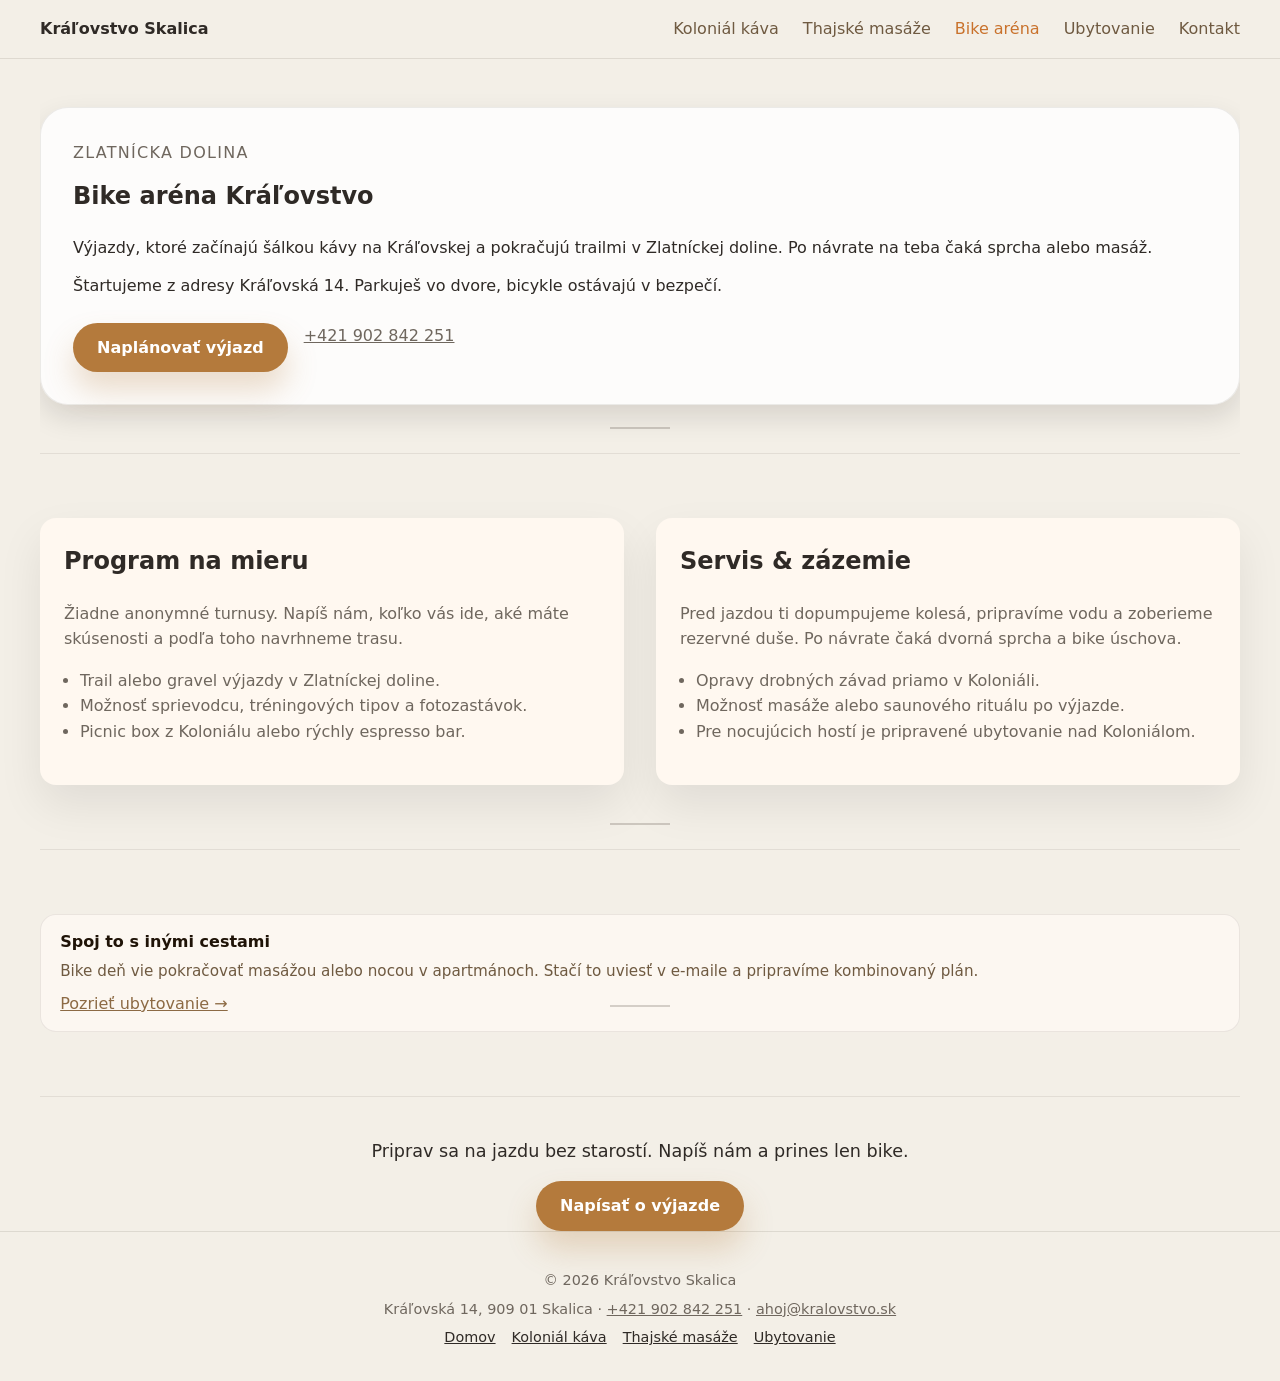
==== bike.html @ ef6d79d0 "restore: bring back ADHD-friendly copy" ====
<!DOCTYPE html>
<html lang="sk">
<head>
  <meta charset="UTF-8" />
  <meta name="viewport" content="width=device-width, initial-scale=1.0" />
  <title>Bike aréna Zlatnícka dolina – Kráľovstvo Skalica</title>
  <meta name="description" content="Štartuj výjazd v Kráľovstve, doplň kávu, vybav sprievod a po jazde sa vráť do histórie domu na Kráľovskej 14." />
  <meta property="og:title" content="Bike aréna Zlatnícka dolina – Kráľovstvo Skalica" />
  <meta property="og:description" content="Jedny dvere pre kávu, trailové výjazdy aj servisné zázemie priamo v Skalici." />
  <meta property="og:type" content="website" />
  <meta property="og:url" content="https://kralovstvo.sk/bike.html" />
  <meta property="og:site_name" content="Kráľovstvo Skalica" />
  <meta property="og:locale" content="sk_SK" />
  <meta property="og:image" content="https://kralovstvo.sk/assets/img/og-home.jpg" />
  <meta property="og:image:width" content="1200" />
  <meta property="og:image:height" content="630" />
  <meta name="twitter:card" content="summary_large_image" />
  <link rel="canonical" href="https://kralovstvo.sk/bike.html" />
  <link rel="icon" href="assets/img/favicon.ico" sizes="any" />
  <link rel="icon" type="image/png" sizes="32x32" href="assets/img/favicon-32.png" />
  <link rel="icon" type="image/png" sizes="192x192" href="assets/img/favicon-192.png" />
  <link rel="icon" type="image/png" sizes="512x512" href="assets/img/favicon-512.png" />
  <link rel="apple-touch-icon" href="assets/img/apple-touch-icon.png" />
  <link rel="manifest" href="assets/img/site.webmanifest" />
  <meta name="theme-color" content="#fdfaf4" />
  <meta name="msapplication-TileColor" content="#1f1307" />
  <link rel="stylesheet" href="assets/css/shared.css" />
</head>
<body>
  <header class="site-header">
    <div class="container header-inner">
      <a class="logo" href="index.html">Kráľovstvo Skalica</a>
      <nav class="primary-nav" aria-label="Hlavná navigácia">
        <button class="nav-toggle" aria-expanded="false" aria-controls="nav-list">Menu</button>
        <ul id="nav-list">
          <li><a href="kava.html">Koloniál káva</a></li>
          <li><a href="masaze.html">Thajské masáže</a></li>
          <li><a href="bike.html" class="active">Bike aréna</a></li>
          <li><a href="ubytovanie.html">Ubytovanie</a></li>
          <li><a href="index.html#kontakt">Kontakt</a></li>
        </ul>
      </nav>
    </div>
  </header>

  <main class="container compact">
    <section class="hero hero-compact">
      <div class="hero-copy">
        <p class="tag">Zlatnícka dolina</p>
        <h1>Bike aréna Kráľovstvo</h1>
        <p>Výjazdy, ktoré začínajú šálkou kávy na Kráľovskej a pokračujú trailmi v Zlatníckej doline. Po návrate na teba čaká sprcha alebo masáž.</p>
        <p class="hero-note">Štartujeme z adresy Kráľovská 14. Parkuješ vo dvore, bicykle ostávajú v bezpečí.</p>
        <div class="cta-group">
          <a class="btn btn-primary" href="mailto:ahoj@kralovstvo.sk?subject=Bike%20aréna">Naplánovať výjazd</a>
          <a class="text-link link-subtle" href="tel:+421902842251">+421&nbsp;902&nbsp;842&nbsp;251</a>
        </div>
      </div>
    </section>

    <section class="grid two-cols">
      <article>
        <h2>Program na mieru</h2>
        <p>Žiadne anonymné turnusy. Napíš nám, koľko vás ide, aké máte skúsenosti a podľa toho navrhneme trasu.</p>
        <ul class="list">
          <li>Trail alebo gravel výjazdy v Zlatníckej doline.</li>
          <li>Možnosť sprievodcu, tréningových tipov a fotozastávok.</li>
          <li>Picnic box z Koloniálu alebo rýchly espresso bar.</li>
        </ul>
      </article>
      <article>
        <h2>Servis & zázemie</h2>
        <p>Pred jazdou ti dopumpujeme kolesá, pripravíme vodu a zoberieme rezervné duše. Po návrate čaká dvorná sprcha a bike úschova.</p>
        <ul class="list">
          <li>Opravy drobných závad priamo v Koloniáli.</li>
          <li>Možnosť masáže alebo saunového rituálu po výjazde.</li>
          <li>Pre nocujúcich hostí je pripravené ubytovanie nad Koloniálom.</li>
        </ul>
      </article>
    </section>

    <section class="soft-cross-sell">
      <p class="cross-title">Spoj to s inými cestami</p>
      <p class="cross-text">Bike deň vie pokračovať masážou alebo nocou v apartmánoch. Stačí to uviesť v e-maile a pripravíme kombinovaný plán.</p>
      <a class="text-link" href="ubytovanie.html">Pozrieť ubytovanie →</a>
    </section>

    <section class="final-cta">
      <p class="final-text">Priprav sa na jazdu bez starostí. Napíš nám a prines len bike.</p>
      <a class="btn btn-primary" href="mailto:ahoj@kralovstvo.sk?subject=Bike%20aréna">Napísať o výjazde</a>
    </section>
  </main>

  <footer class="site-footer">
    <div class="container">
      <p>© <span data-current-year></span> Kráľovstvo Skalica</p>
      <p>Kráľovská 14, 909 01 Skalica · <a href="tel:+421902842251">+421&nbsp;902&nbsp;842&nbsp;251</a> · <a href="mailto:ahoj@kralovstvo.sk">ahoj@kralovstvo.sk</a></p>
      <div class="footer-links">
        <a href="index.html">Domov</a>
        <a href="kava.html">Koloniál káva</a>
        <a href="masaze.html">Thajské masáže</a>
        <a href="ubytovanie.html">Ubytovanie</a>
      </div>
    </div>
  </footer>

  <script src="assets/js/site.js" defer></script>
</body>
</html>
---- assets/css/shared.css ----
:root {
  color-scheme: light;
  --bg: #fdfaf4;
  --text: #1f1307;
  --muted: #6f5a41;
  --accent: #c9722c;
  --accent-strong: #db4c1d;
  --border: rgba(31, 19, 7, 0.1);
  --radius: 16px;
  --shadow: 0 20px 45px rgba(18, 10, 5, 0.08);
  --bg-main: #f3efe7;
  --text-main: #2f2a26;
  --text-muted: #6f675e;
  --cta-main: #b47a3c;
  --link-soft: #8c6a44;
}

*,
*::before,
*::after {
  box-sizing: border-box;
}

body {
  margin: 0;
  background: var(--bg-main);
  color: var(--text-main);
  font-size: 1rem;
  line-height: 1.6;
  font-family: 'Inter', 'Segoe UI', system-ui, -apple-system, BlinkMacSystemFont, sans-serif;
}

section {
  margin: 0 0 4rem;
}

main > section:last-child {
  margin-bottom: 0;
}

main > section {
  position: relative;
  padding-bottom: 4rem;
  border-bottom: 1px solid rgba(31, 19, 7, 0.08);
}

main > section::after {
  content: "";
  position: absolute;
  left: 50%;
  bottom: 1.5rem;
  width: 60px;
  height: 2px;
  background: rgba(31, 19, 7, 0.18);
  transform: translateX(-50%);
}

main > section:last-child {
  border-bottom: none;
}

main > section:last-child::after {
  display: none;
}

a {
  color: inherit;
  transition: color 150ms ease;
}

button {
  transition: color 150ms ease, background 150ms ease, border-color 150ms ease;
}

a:focus-visible,
button:focus-visible,
input:focus-visible,
select:focus-visible,
textarea:focus-visible {
  outline: 3px solid var(--accent-strong);
  outline-offset: 3px;
}

img {
  max-width: 100%;
  display: block;
}

.container {
  width: min(1200px, 100% - 2rem);
  margin-inline: auto;
}

h1,
h2,
h3 {
  color: var(--text-main);
  margin-top: 0;
}

p {
  color: var(--text-muted);
  margin: 0 0 0.75rem;
}

p:last-child {
  margin-bottom: 0;
}

li {
  color: var(--text-muted);
}

.site-header {
  background: rgba(243, 239, 231, 0.95);
  position: sticky;
  top: 0;
  z-index: 10;
  backdrop-filter: blur(10px);
  border-bottom: 1px solid var(--border);
}

.header-inner {
  display: flex;
  align-items: center;
  justify-content: space-between;
  padding: 1rem 0;
}

.logo {
  font-weight: 700;
  text-decoration: none;
}

.primary-nav ul {
  list-style: none;
  display: flex;
  gap: 1.5rem;
  margin: 0;
  padding: 0;
}

.primary-nav a {
  text-decoration: none;
  color: var(--muted);
  font-weight: 500;
}

.primary-nav a.active {
  color: var(--accent);
}

.nav-toggle {
  display: none;
  background: transparent;
  border: 1px solid var(--border);
  padding: 0.25rem 0.5rem;
  border-radius: 4px;
}

.hero {
  display: grid;
  gap: 2rem;
  padding: 4rem 0;
  align-items: center;
  background: var(--bg-main);
  position: relative;
  overflow: hidden;
  isolation: isolate;
}

.hero::before {
  content: "";
  position: absolute;
  inset: 0;
  background: linear-gradient(
    180deg,
    rgba(15, 9, 4, 0.65) 0%,
    rgba(15, 9, 4, 0.2) 40%,
    rgba(15, 9, 4, 0.2) 60%,
    rgba(15, 9, 4, 0.65) 100%
  );
  pointer-events: none;
  z-index: 1;
}

.hero-entry {
  position: relative;
  min-height: 70vh;
  display: flex;
  align-items: center;
  color: #fff;
  background-size: cover;
  background-position: center;
  background-repeat: no-repeat;
}

.hero-entry::after {
  content: "";
  position: absolute;
  inset: 0;
  background: linear-gradient(120deg, rgba(12, 6, 2, 0.55), rgba(32, 20, 10, 0.35));
  z-index: 0;
}

.hero-entry .hero-entry-content {
  position: relative;
  max-width: 520px;
  display: grid;
  gap: 1rem;
  z-index: 2;
  padding: 2rem;
  background: rgba(243, 239, 231, 0.75);
  border-radius: 28px;
  border: 1px solid rgba(255, 255, 255, 0.45);
  backdrop-filter: blur(6px);
  box-shadow: 0 20px 45px rgba(15, 9, 4, 0.2);
}

.hero-entry .hero-entry-content p {
  margin-bottom: 0;
  line-height: 1.7;
  max-width: 40ch;
  color: var(--text-muted);
}

.hero-entry .hero-entry-content h1 {
  color: var(--text-main);
}

.hero-entry .hero-entry-content .tag {
  color: var(--text-muted);
}

.hero-entry-home {
  background-image: linear-gradient(120deg, rgba(12, 6, 2, 0.45), rgba(12, 6, 2, 0.45)),
    url('../../fotky/chodba/3495388e-bf0b-450a-8cef-a7c85fa04642.jpg');
}

.hero-visual img {
  border-radius: var(--radius);
  box-shadow: var(--shadow);
}

.tag {
  font-size: 0.875rem;
  letter-spacing: 0.08em;
  text-transform: uppercase;
  color: var(--text-muted);
}

.cta-group,
.cta-stack {
  display: flex;
  flex-wrap: wrap;
  gap: 1rem;
  margin-top: 1.5rem;
}

.hero-cta {
  margin-top: 1rem;
}

.hero-cta::after {
  content: "↓";
  display: block;
  text-align: center;
  font-size: 1.2rem;
  color: rgba(255, 255, 255, 0.75);
  margin-top: 0.85rem;
}

.hero-compact {
  background: var(--bg-main);
  padding: 3rem 0;
}

.hero-compact::before {
  content: none;
}

.hero-compact .hero-copy {
  background: rgba(255, 255, 255, 0.82);
  padding: 2rem;
  border-radius: 28px;
  border: 1px solid rgba(31, 19, 7, 0.08);
  box-shadow: 0 12px 28px rgba(15, 9, 4, 0.12);
  color: var(--text-main);
}

.hero-compact .hero-copy p {
  color: var(--text-main);
  font-size: 1rem;
}

.hero-compact .hero-copy h1 {
  color: var(--text-main);
}

.hero-compact .hero-copy .tag {
  color: var(--text-muted);
}

.btn {
  border: none;
  border-radius: 999px;
  font-size: 1rem;
  font-weight: 600;
  cursor: pointer;
  transition: transform 150ms ease, box-shadow 150ms ease, background 150ms ease;
  text-decoration: none;
  display: inline-flex;
  align-items: center;
  justify-content: center;
  background: transparent;
  color: inherit;
  padding: 0;
}

.btn-primary {
  background: var(--cta-main);
  color: #fff;
  padding: 0.75rem 1.5rem;
  box-shadow: 0 18px 30px rgba(180, 122, 60, 0.25);
}

.btn-secondary {
  background: transparent;
  color: var(--cta-main);
  border: 1px solid var(--cta-main);
  padding: 0.6rem 1.4rem;
}

.btn.large {
  width: 100%;
  font-size: 1.1rem;
  padding-block: 1.2rem;
}

.btn:disabled {
  opacity: 0.5;
  cursor: not-allowed;
  box-shadow: none;
}

.btn:hover:not(:disabled),
.btn:focus-visible:not(:disabled) {
  transform: translateY(-2px);
}

.text-link {
  color: var(--link-soft);
  text-decoration: underline;
  font-weight: 500;
}

.highlights {
  padding: 4rem 0;
  background: var(--bg-main);
}

.highlights#cesty {
  padding-top: 5.5rem;
  border-top: 1px solid rgba(31, 19, 7, 0.08);
}

.highlights .grid {
  display: grid;
  gap: 1.5rem;
  grid-template-columns: repeat(auto-fit, minmax(220px, 1fr));
}

.highlights article,
.grid article {
  background: #fff8f0;
  padding: 1.5rem;
  border-radius: var(--radius);
  box-shadow: var(--shadow);
}

.site-footer {
  border-top: 1px solid var(--border);
  padding: 2rem 0;
  font-size: 0.9rem;
  background: var(--bg-main);
  text-align: center;
}

.footer-links {
  display: flex;
  gap: 1rem;
  justify-content: center;
  flex-wrap: wrap;
}

.site-footer p {
  margin: 0.35rem 0;
  color: var(--text-muted);
}

.list {
  padding-left: 1rem;
}

.grid.two-cols {
  display: grid;
  gap: 2rem;
  grid-template-columns: repeat(auto-fit, minmax(240px, 1fr));
}

.storytelling {
  padding: 3rem 0;
  background: var(--bg-main);
}

.storytelling p {
  max-width: 720px;
}

.experience {
  padding: 4rem 0;
  background: var(--bg-main);
}

.experience-grid {
  display: grid;
  grid-template-columns: repeat(auto-fit, minmax(280px, 1fr));
  gap: 2.5rem;
  align-items: center;
}

.experience-copy h2 {
  margin-bottom: 0.5rem;
}

.experience-copy p {
  color: var(--text-muted);
}

.rhythm-list {
  list-style: none;
  margin: 2rem 0;
  padding: 0;
  display: grid;
  gap: 1rem;
}

.rhythm-list li {
  display: grid;
  grid-template-columns: auto 1fr;
  gap: 1.5rem;
  padding-bottom: 1rem;
  border-bottom: 1px solid var(--border);
}

.rhythm-list li:last-child {
  border-bottom: none;
  padding-bottom: 0;
}

.rhythm-time {
  font-weight: 700;
  letter-spacing: 0.05em;
  color: var(--accent);
}

.experience-cta {
  display: flex;
  flex-wrap: wrap;
  gap: 0.75rem;
}

.experience-visual img {
  border-radius: var(--radius);
  box-shadow: var(--shadow);
  width: 100%;
  height: auto;
  object-fit: cover;
}

.decision-grid {
  grid-template-columns: repeat(auto-fit, minmax(220px, 1fr));
}

@media (max-width: 720px) {
  .primary-nav ul {
    display: none;
    flex-direction: column;
    position: absolute;
    top: 100%;
    right: 1rem;
    background: #fff;
    padding: 1rem;
    border-radius: var(--radius);
    box-shadow: var(--shadow);
  }

  .primary-nav ul.open {
    display: flex;
  }

  .nav-toggle {
    display: inline-flex;
  }

  .hero,
  .hero-grid {
    grid-template-columns: 1fr;
  }

  .hero-entry {
    min-height: 60vh;
  }

  .cta-group,
  .cta-stack {
    flex-direction: column;
  }

  .rhythm-list {
    grid-template-columns: 1fr;
    gap: 1.25rem;
  }
}

.soft-cross-sell {
  margin-top: 1.25rem;
  padding: 0.9rem 1.2rem;
  background: rgba(255, 250, 245, 0.72);
  border: 1px solid rgba(31, 19, 7, 0.08);
  border-radius: 16px;
}

.cross-title {
  margin: 0 0 0.25rem 0;
  font-weight: 600;
  color: var(--text);
}

.cross-text {
  margin: 0 0 0.5rem 0;
  font-size: 0.95rem;
  color: var(--muted);
}

.hero-note,
.cta-hint,
.hero-urgency,
.reservation-steps {
  font-size: 0.95rem;
  color: var(--text-muted);
  margin: 0.5rem 0 0;
}

.cta-hint {
  margin-top: 1rem;
}

.hero-urgency {
  font-style: italic;
}

.reservation-steps {
  margin-top: 0.5rem;
  font-size: 0.9rem;
}

.link-subtle {
  color: var(--text-muted);
}

.link-subtle:hover,
.link-subtle:focus-visible {
  color: var(--text-main);
}

.trust-panel-inner {
  background: rgba(255, 255, 255, 0.88);
  border: 1px solid rgba(31, 19, 7, 0.1);
  border-radius: 22px;
  padding: 1.5rem 2rem;
  box-shadow: 0 10px 24px rgba(15, 9, 4, 0.08);
}

.trust-panel .trust-title {
  text-transform: uppercase;
  letter-spacing: 0.08em;
  font-size: 0.85rem;
  margin: 0 0 0.75rem 0;
  color: var(--muted);
  font-weight: 600;
}

.trust-panel-inner p:not(.trust-title) {
  margin-bottom: 0.4rem;
  color: var(--text-muted);
}

.trust-exclusion {
  margin-top: 0.8rem;
  color: var(--muted);
  font-size: 0.9rem;
}

.pricing-grid {
  display: grid;
  grid-template-columns: repeat(auto-fit, minmax(180px, 1fr));
  gap: 1rem;
  margin: 1.5rem 0;
}

.pricing-card {
  border: 1px solid rgba(31, 19, 7, 0.1);
  border-radius: 18px;
  padding: 1rem 1.2rem;
  background: rgba(255, 255, 255, 0.9);
  display: grid;
  gap: 0.35rem;
}

.pricing-card.featured {
  border-color: var(--cta-main);
  box-shadow: var(--shadow);
  background: #fff9f2;
}

.pricing-duration {
  font-weight: 600;
  color: var(--muted);
  margin: 0;
}

.pricing-title {
  margin: 0;
  font-size: 1.05rem;
  font-weight: 600;
  color: var(--text-main);
}

.pricing-note {
  margin: 0;
  color: var(--text-muted);
  font-size: 0.95rem;
}

.pricing-price {
  margin: 0;
  font-weight: 700;
  font-size: 1.05rem;
  color: var(--text-main);
}

.pricing-footnote {
  font-size: 0.9rem;
  color: var(--text-muted);
}

.pricing-cta {
  font-size: 0.9rem;
  color: var(--link-soft);
  text-decoration: underline;
  margin-top: 0.25rem;
}

.ritual-card {
  padding: 1.5rem;
  border-radius: 22px;
  border: 1px solid rgba(31, 19, 7, 0.12);
  background: rgba(255, 255, 255, 0.86);
  box-shadow: 0 12px 22px rgba(15, 9, 4, 0.08);
}

.ritual-offer {
  padding: 0;
}

.final-cta {
  text-align: center;
  padding: 2.5rem 1rem 0;
  border-top: 1px solid rgba(31, 19, 7, 0.08);
}

.final-cta .final-text {
  font-size: 1.1rem;
  color: var(--text-main);
  margin-bottom: 1rem;
}
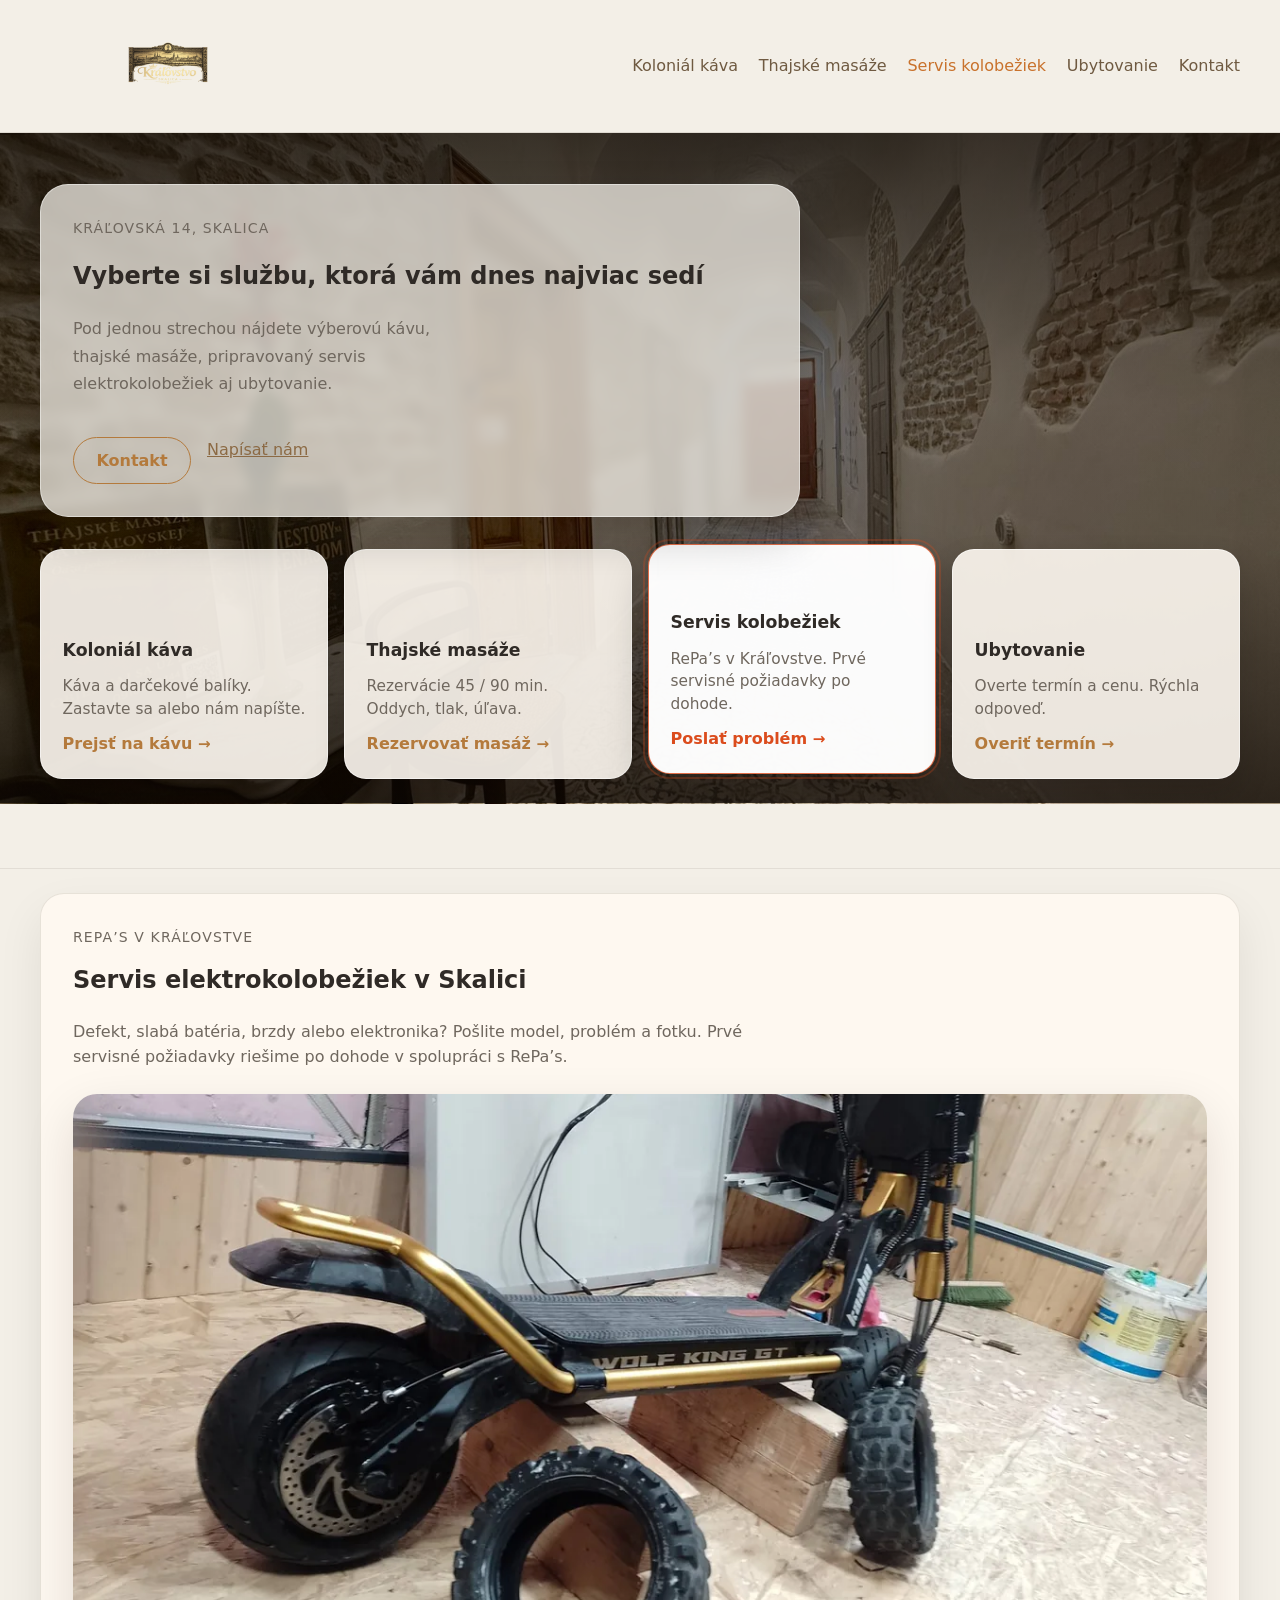
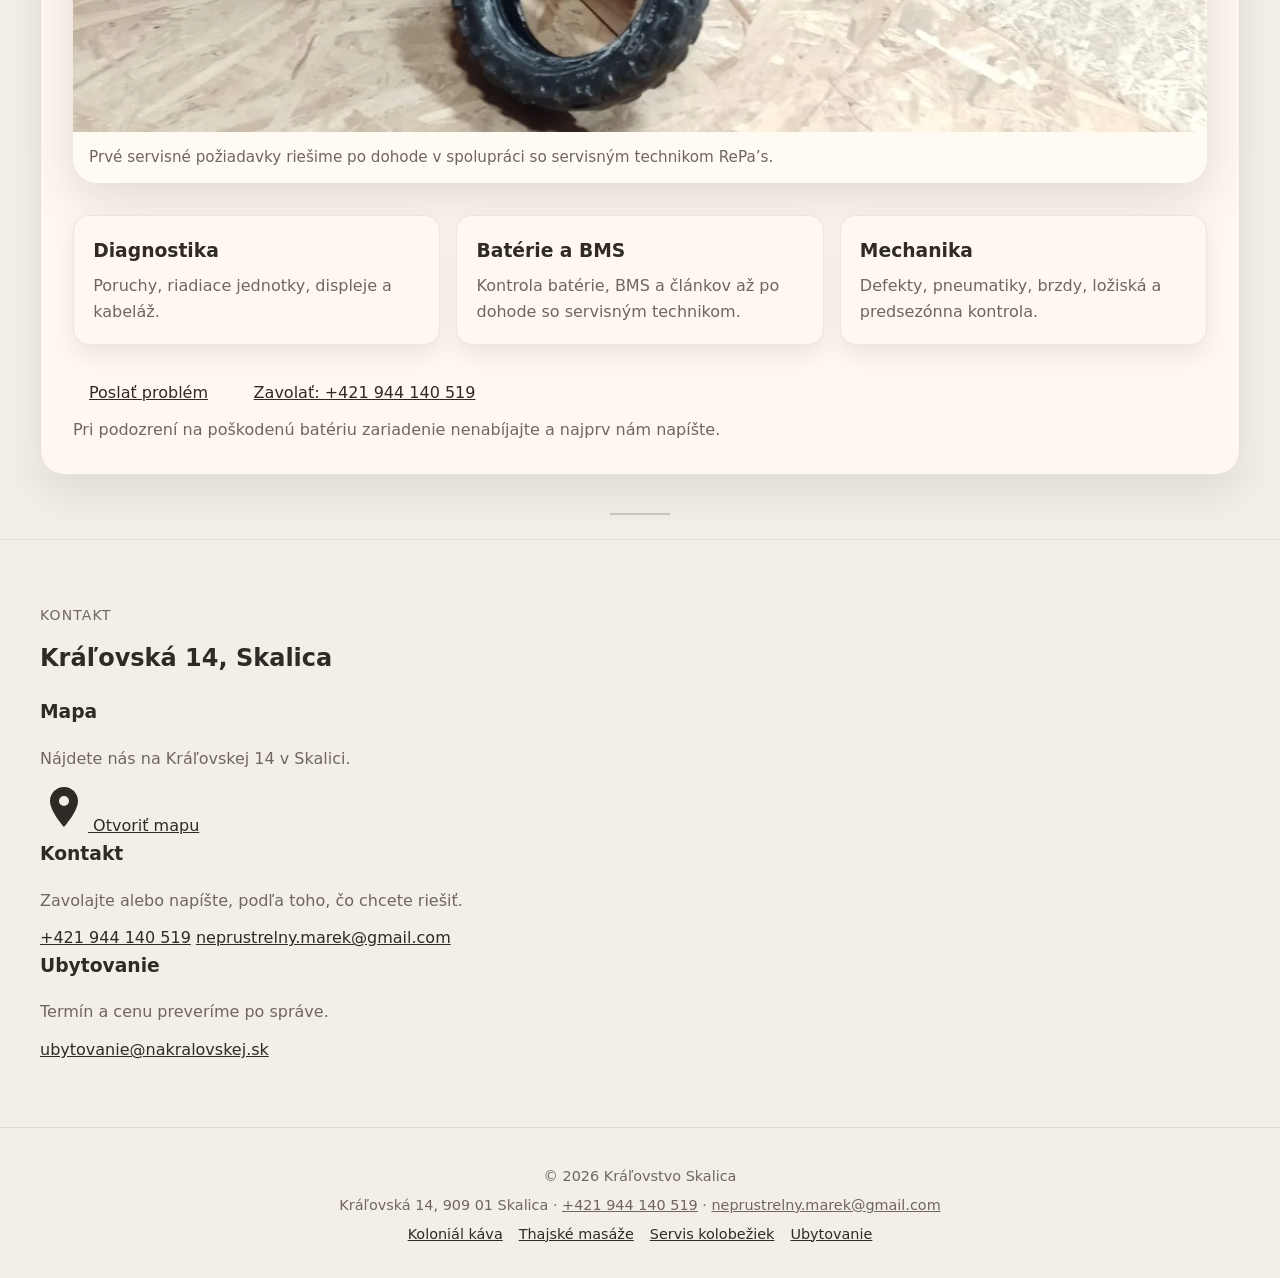
==== commit b0f26108: "Update homepage services and simplify coffee flow" ====
--- a/bike.html
+++ b/bike.html
@@ -3,106 +3,16 @@
 <head>
   <meta charset="UTF-8" />
   <meta name="viewport" content="width=device-width, initial-scale=1.0" />
-  <title>Bike aréna Zlatnícka dolina – Kráľovstvo Skalica</title>
-  <meta name="description" content="Štartuj výjazd v Kráľovstve, doplň kávu, vybav sprievod a po jazde sa vráť do histórie domu na Kráľovskej 14." />
-  <meta property="og:title" content="Bike aréna Zlatnícka dolina – Kráľovstvo Skalica" />
-  <meta property="og:description" content="Jedny dvere pre kávu, trailové výjazdy aj servisné zázemie priamo v Skalici." />
-  <meta property="og:type" content="website" />
-  <meta property="og:url" content="https://kralovstvo.sk/bike.html" />
-  <meta property="og:site_name" content="Kráľovstvo Skalica" />
-  <meta property="og:locale" content="sk_SK" />
-  <meta property="og:image" content="https://kralovstvo.sk/assets/img/og-home.jpg" />
-  <meta property="og:image:width" content="1200" />
-  <meta property="og:image:height" content="630" />
-  <meta name="twitter:card" content="summary_large_image" />
-  <link rel="canonical" href="https://kralovstvo.sk/bike.html" />
-  <link rel="icon" href="assets/img/favicon.ico" sizes="any" />
-  <link rel="icon" type="image/png" sizes="32x32" href="assets/img/favicon-32.png" />
-  <link rel="icon" type="image/png" sizes="192x192" href="assets/img/favicon-192.png" />
-  <link rel="icon" type="image/png" sizes="512x512" href="assets/img/favicon-512.png" />
-  <link rel="apple-touch-icon" href="assets/img/apple-touch-icon.png" />
-  <link rel="manifest" href="assets/img/site.webmanifest" />
-  <meta name="theme-color" content="#fdfaf4" />
-  <meta name="msapplication-TileColor" content="#1f1307" />
-  <link rel="stylesheet" href="assets/css/shared.css" />
+  <title>Presmerovanie – Kráľovstvo Skalica</title>
+  <meta name="robots" content="noindex,follow" />
+  <meta http-equiv="refresh" content="0; url=index.html#servis-elektrokolobeziek" />
+  <link rel="canonical" href="index.html#servis-elektrokolobeziek" />
 </head>
 <body>
-  <header class="site-header">
-    <div class="container header-inner">
-      <a class="logo" href="index.html">Kráľovstvo Skalica</a>
-      <nav class="primary-nav" aria-label="Hlavná navigácia">
-        <button class="nav-toggle" aria-expanded="false" aria-controls="nav-list">Menu</button>
-        <ul id="nav-list">
-          <li><a href="kava.html">Koloniál káva</a></li>
-          <li><a href="masaze.html">Thajské masáže</a></li>
-          <li><a href="bike.html" class="active">Bike aréna</a></li>
-          <li><a href="ubytovanie.html">Ubytovanie</a></li>
-          <li><a href="index.html#kontakt">Kontakt</a></li>
-        </ul>
-      </nav>
-    </div>
-  </header>
-
-  <main class="container compact">
-    <section class="hero hero-compact">
-      <div class="hero-copy">
-        <p class="tag">Zlatnícka dolina</p>
-        <h1>Bike aréna Kráľovstvo</h1>
-        <p>Výjazdy, ktoré začínajú šálkou kávy na Kráľovskej a pokračujú trailmi v Zlatníckej doline. Po návrate na teba čaká sprcha alebo masáž.</p>
-        <p class="hero-note">Štartujeme z adresy Kráľovská 14. Parkuješ vo dvore, bicykle ostávajú v bezpečí.</p>
-        <div class="cta-group">
-          <a class="btn btn-primary" href="mailto:ahoj@kralovstvo.sk?subject=Bike%20aréna">Naplánovať výjazd</a>
-          <a class="text-link link-subtle" href="tel:+421902842251">+421&nbsp;902&nbsp;842&nbsp;251</a>
-        </div>
-      </div>
-    </section>
-
-    <section class="grid two-cols">
-      <article>
-        <h2>Program na mieru</h2>
-        <p>Žiadne anonymné turnusy. Napíš nám, koľko vás ide, aké máte skúsenosti a podľa toho navrhneme trasu.</p>
-        <ul class="list">
-          <li>Trail alebo gravel výjazdy v Zlatníckej doline.</li>
-          <li>Možnosť sprievodcu, tréningových tipov a fotozastávok.</li>
-          <li>Picnic box z Koloniálu alebo rýchly espresso bar.</li>
-        </ul>
-      </article>
-      <article>
-        <h2>Servis & zázemie</h2>
-        <p>Pred jazdou ti dopumpujeme kolesá, pripravíme vodu a zoberieme rezervné duše. Po návrate čaká dvorná sprcha a bike úschova.</p>
-        <ul class="list">
-          <li>Opravy drobných závad priamo v Koloniáli.</li>
-          <li>Možnosť masáže alebo saunového rituálu po výjazde.</li>
-          <li>Pre nocujúcich hostí je pripravené ubytovanie nad Koloniálom.</li>
-        </ul>
-      </article>
-    </section>
-
-    <section class="soft-cross-sell">
-      <p class="cross-title">Spoj to s inými cestami</p>
-      <p class="cross-text">Bike deň vie pokračovať masážou alebo nocou v apartmánoch. Stačí to uviesť v e-maile a pripravíme kombinovaný plán.</p>
-      <a class="text-link" href="ubytovanie.html">Pozrieť ubytovanie →</a>
-    </section>
-
-    <section class="final-cta">
-      <p class="final-text">Priprav sa na jazdu bez starostí. Napíš nám a prines len bike.</p>
-      <a class="btn btn-primary" href="mailto:ahoj@kralovstvo.sk?subject=Bike%20aréna">Napísať o výjazde</a>
-    </section>
-  </main>
-
-  <footer class="site-footer">
-    <div class="container">
-      <p>© <span data-current-year></span> Kráľovstvo Skalica</p>
-      <p>Kráľovská 14, 909 01 Skalica · <a href="tel:+421902842251">+421&nbsp;902&nbsp;842&nbsp;251</a> · <a href="mailto:ahoj@kralovstvo.sk">ahoj@kralovstvo.sk</a></p>
-      <div class="footer-links">
-        <a href="index.html">Domov</a>
-        <a href="kava.html">Koloniál káva</a>
-        <a href="masaze.html">Thajské masáže</a>
-        <a href="ubytovanie.html">Ubytovanie</a>
-      </div>
-    </div>
-  </footer>
-
-  <script src="assets/js/site.js" defer></script>
+  <p>Presmerujeme vás na aktuálnu službu v Kráľovstve.</p>
+  <p><a href="index.html#servis-elektrokolobeziek">Prejsť na servis kolobežiek</a></p>
+  <script>
+    window.location.replace("index.html#servis-elektrokolobeziek");
+  </script>
 </body>
 </html>
